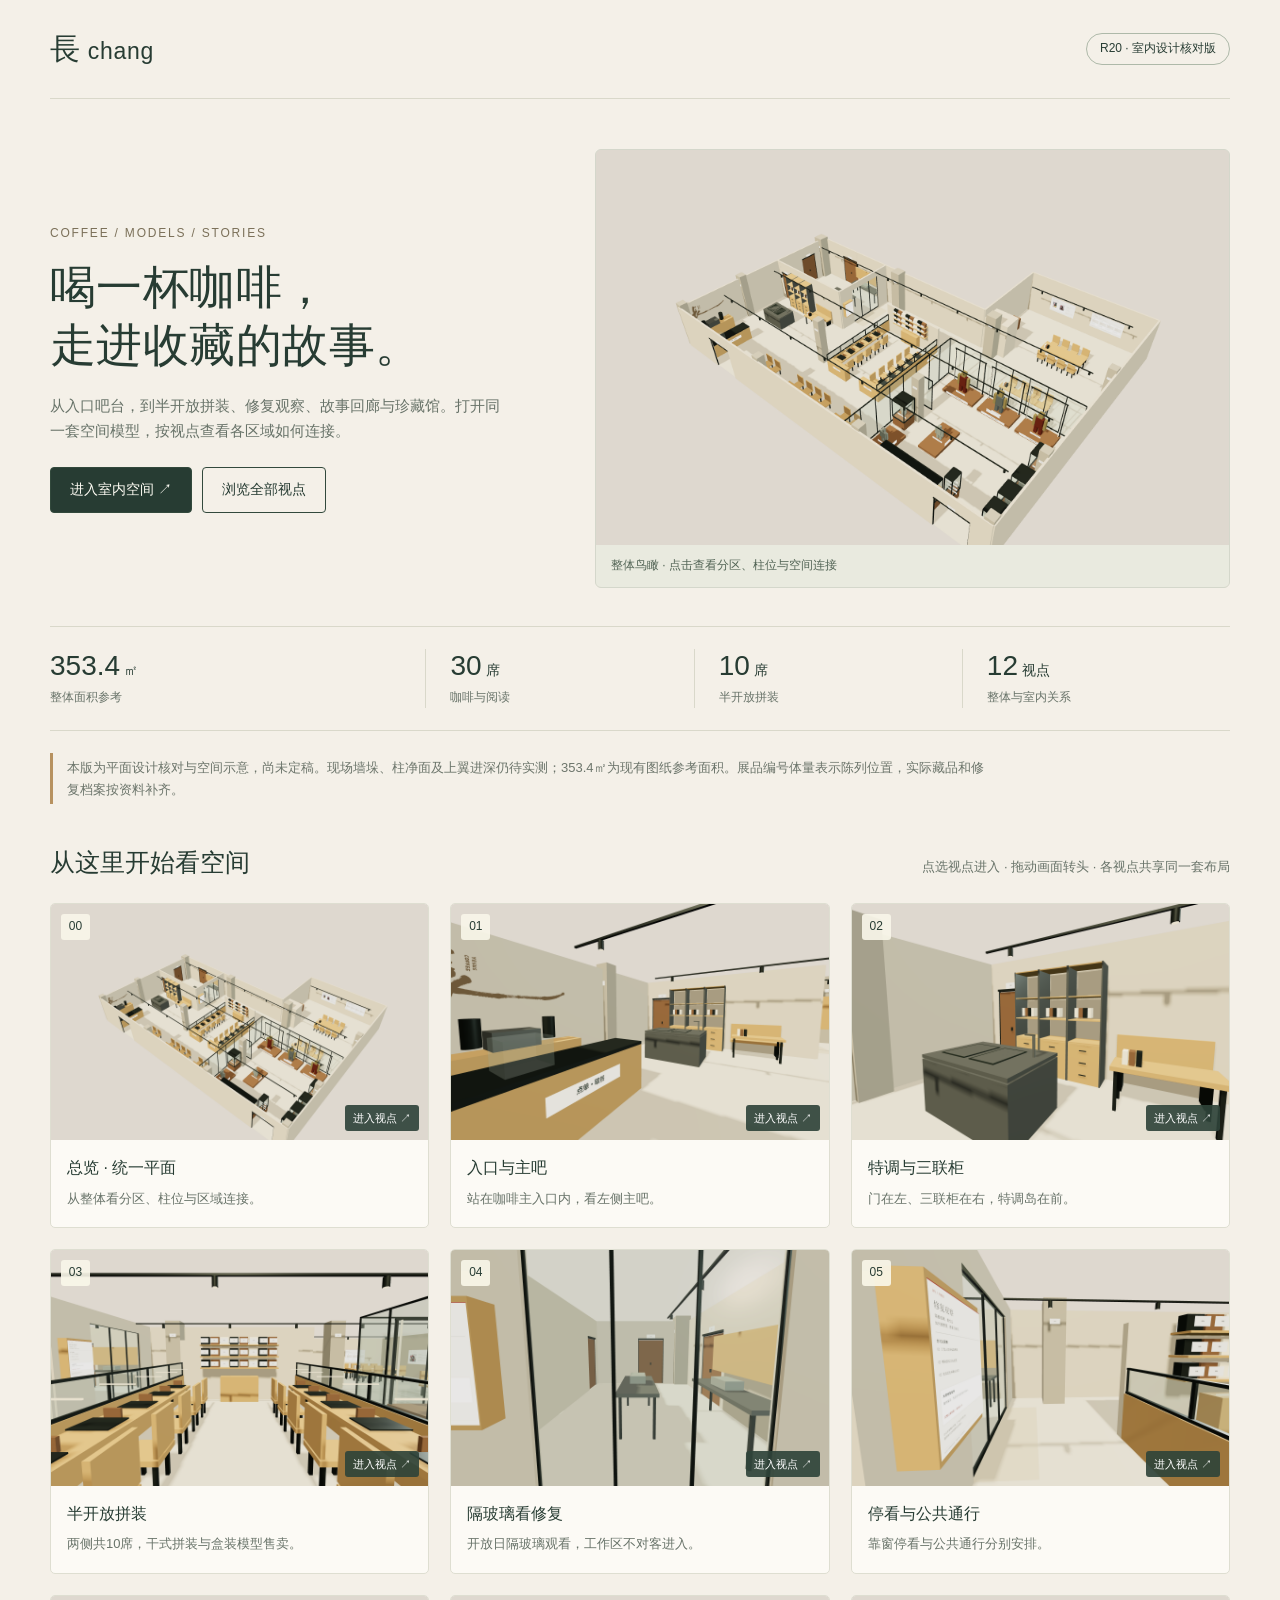
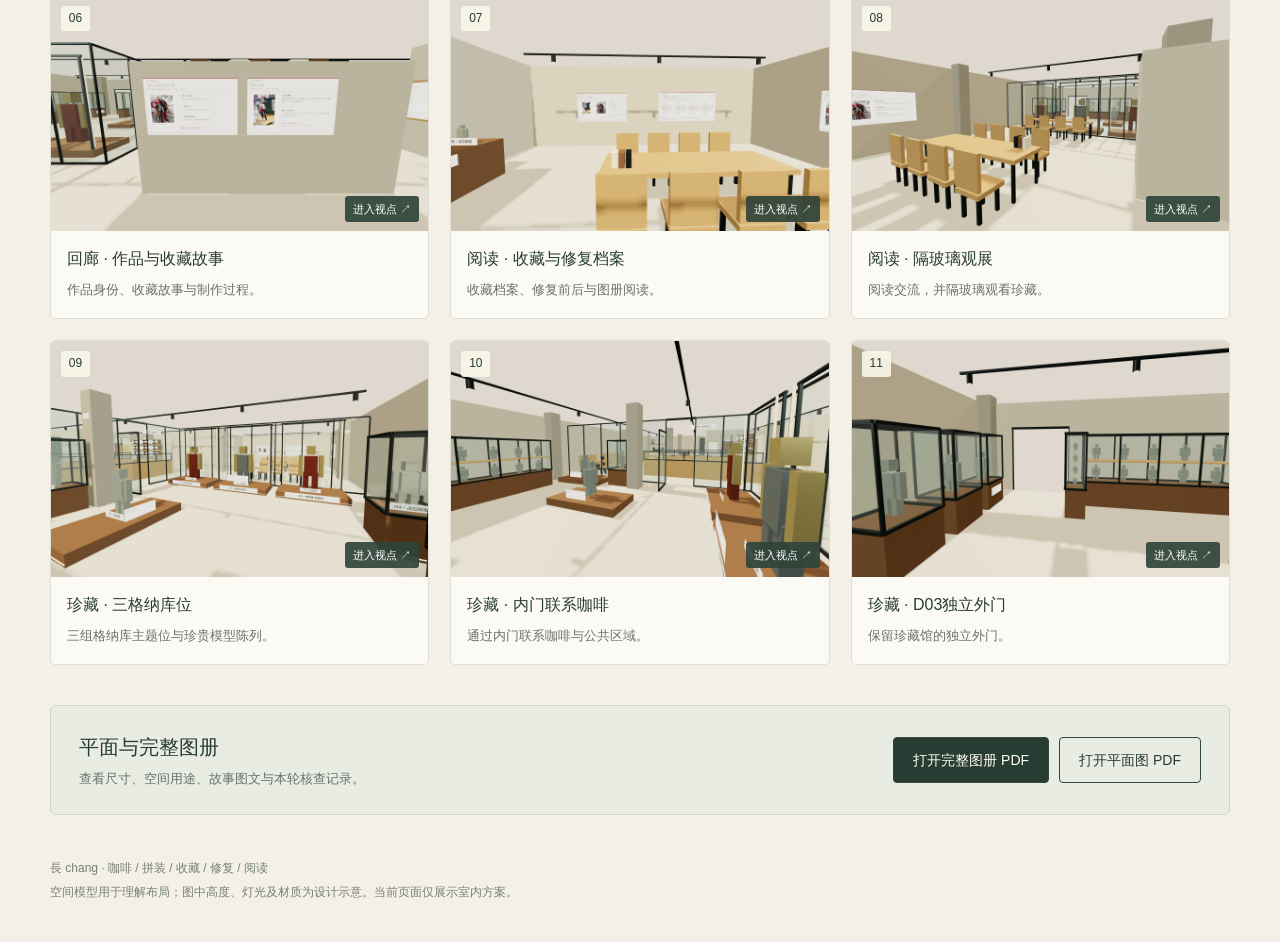
==== r20/index.html @ ba59ba52 "Add R20 dimension-aligned interior review and mobile model" ====
<!doctype html>
<html lang="zh-CN"><head><meta charset="utf-8"><meta name="viewport" content="width=device-width,initial-scale=1"><meta name="theme-color" content="#2d4138"><meta name="description" content="長 chang 咖啡·模玩文化空间 R20室内设计核对版。12个室内视点、平面图与完整图册。"><title>長 chang · R20 室内设计核对版</title>
<style>
:root{--paper:#f4f0e8;--ink:#273c33;--muted:#687369;--wood:#b79260;--line:#d9d8ca}*{box-sizing:border-box}html{scroll-behavior:smooth}body{margin:0;color:var(--ink);background:var(--paper);font-family:-apple-system,BlinkMacSystemFont,"Segoe UI","Microsoft YaHei",sans-serif;line-height:1.65}a{color:inherit}header,main,footer{width:min(1180px,calc(100% - 48px));margin:auto}header{padding:24px 0;border-bottom:1px solid var(--line);display:flex;justify-content:space-between;align-items:center;gap:16px}.brand{font-size:23px;letter-spacing:.03em;text-decoration:none}.brand strong{font-weight:500;font-size:30px}.edition{font-size:12px;border:1px solid #aeb9a9;border-radius:100px;padding:5px 13px;white-space:nowrap}.hero{display:grid;grid-template-columns:.95fr 1.2fr;gap:42px;padding:50px 0 38px;align-items:center}.eyebrow{font-size:12px;letter-spacing:.15em;color:#7b7059;text-transform:uppercase}.hero h1{font-size:clamp(30px,3.6vw,46px);font-weight:500;line-height:1.28;margin:14px 0 19px;letter-spacing:.01em}.lead{max-width:450px;font-size:15px;color:var(--muted);margin:0 0 23px}.actions{display:flex;gap:10px;flex-wrap:wrap}.button{display:inline-flex;align-items:center;justify-content:center;min-height:46px;padding:10px 19px;border:1px solid #32493c;text-decoration:none;border-radius:4px;font-size:14px}.button.primary{background:var(--ink);color:#fffdf5}.button:hover{background:#e3e4d6}.button.primary:hover{background:#405b4a}.hero-image{margin:0;background:#dfded1;border:1px solid #d4d7cb;border-radius:6px;overflow:hidden;position:relative}.hero-image img{display:block;width:100%;height:auto;aspect-ratio:1.6;object-fit:cover}.hero-image figcaption{background:#e9eadf;padding:11px 15px;font-size:12px;color:#526455}.metrics{display:grid;grid-template-columns:1.4fr 1fr 1fr 1fr;border-block:1px solid var(--line);padding:22px 0;margin-bottom:22px}.metric{padding:0 24px;border-left:1px solid var(--line)}.metric:first-child{padding-left:0;border-left:0}.metric strong{font-size:28px;font-weight:500;line-height:1.2}.metric span{font-size:12px;color:var(--muted);display:block;margin-top:5px}.metric small{font-size:14px;margin-left:4px}.note{font-size:13px;color:#6c756b;border-left:3px solid var(--wood);padding:4px 14px;max-width:960px;margin:0 0 38px}.section-head{display:flex;align-items:baseline;justify-content:space-between;gap:18px;margin:0 0 20px}.section-head h2{font-weight:500;font-size:25px;margin:0}.section-head p{font-size:13px;color:var(--muted);margin:0}.grid{display:grid;grid-template-columns:repeat(3,1fr);gap:21px}.card{display:block;text-decoration:none;background:#fcfaf5;border:1px solid #deded1;border-radius:5px;overflow:hidden;transition:box-shadow .15s}.card:hover{box-shadow:0 6px 20px #263a3016}.thumb{position:relative;aspect-ratio:1.6;background:#e7e7dc;overflow:hidden}.thumb img{width:100%;height:100%;display:block;object-fit:cover}.number{position:absolute;top:10px;left:10px;background:#f9f7e9e8;min-width:29px;text-align:center;font-size:12px;padding:3px 5px;border-radius:3px}.enter{position:absolute;bottom:9px;right:9px;background:#2f443ae8;color:#fff;font-size:11px;padding:4px 8px;border-radius:3px}.card-copy{padding:15px 16px 18px}.card h3{font-size:16px;font-weight:500;margin:0 0 6px}.card p{font-size:13px;color:var(--muted);margin:0}.downloads{margin:40px 0 22px;padding:25px 28px;border:1px solid #d1d9cd;background:#e8ece2;border-radius:6px;display:flex;align-items:center;justify-content:space-between;gap:24px}.downloads h2{font-size:20px;font-weight:500;margin:0 0 4px}.downloads p{font-size:13px;margin:0;color:var(--muted)}footer{padding:18px 0 35px;font-size:12px;color:#778075}footer p{margin:4px 0}a:focus-visible{outline:3px solid #b68c4b;outline-offset:4px}@media(max-width:900px){.hero{gap:25px}.grid{grid-template-columns:repeat(2,1fr)}}@media(max-width:600px){header,main,footer{width:calc(100% - 32px)}header{padding:17px 0}.brand{font-size:18px}.brand strong{font-size:25px}.hero{grid-template-columns:1fr;padding:28px 0 25px;gap:24px}.hero h1{font-size:34px;margin-top:10px}.lead{font-size:14px;margin-bottom:20px}.button{padding:11px 16px;font-size:14px}.actions .button{flex:1}.hero-image figcaption{font-size:11px}.metrics{grid-template-columns:repeat(2,1fr);row-gap:21px;padding:22px 0}.metric{padding:0 14px}.metric:nth-child(3){padding-left:0;border-left:0}.metric strong{font-size:26px}.note{font-size:12px;margin-bottom:29px}.section-head{display:block;margin-bottom:16px}.section-head h2{font-size:23px}.section-head p{margin-top:5px;font-size:12px}.grid{grid-template-columns:1fr;gap:18px}.card h3{font-size:17px}.card p{font-size:13px}.card-copy{padding:15px 16px 17px}.downloads{margin-top:30px;display:block;padding:23px 20px}.downloads .actions{margin-top:17px}.downloads .button{font-size:13px;padding:10px 9px}footer{padding-bottom:25px}}@media(prefers-reduced-motion:reduce){html{scroll-behavior:auto}.card{transition:none}}
</style></head><body>
<header><a class="brand" href="./"><strong>長</strong> chang</a><span class="edition">R20 · 室内设计核对版</span></header>
<main><section class="hero"><div><div class="eyebrow">Coffee / Models / Stories</div><h1>喝一杯咖啡，<br>走进收藏的故事。</h1><p class="lead">从入口吧台，到半开放拼装、修复观察、故事回廊与珍藏馆。打开同一套空间模型，按视点查看各区域如何连接。</p><div class="actions"><a class="button primary" href="model-viewer/?view=entrance">进入室内空间 ↗</a><a class="button" href="#views">浏览全部视点</a></div></div><figure class="hero-image"><a href="model-viewer/?view=overview"><img src="geometry-views/overview.png" width="1600" height="1000" alt="R20室内整体鸟瞰模型"></a><figcaption>整体鸟瞰 · 点击查看分区、柱位与空间连接</figcaption></figure></section>
<section class="metrics" aria-label="设计参考数据"><div class="metric"><strong>353.4<small>㎡</small></strong><span>整体面积参考</span></div><div class="metric"><strong>30<small>席</small></strong><span>咖啡与阅读</span></div><div class="metric"><strong>10<small>席</small></strong><span>半开放拼装</span></div><div class="metric"><strong>12<small>视点</small></strong><span>整体与室内关系</span></div></section>
<p class="note">本版为平面设计核对与空间示意，尚未定稿。现场墙垛、柱净面及上翼进深仍待实测；353.4㎡为现有图纸参考面积。展品编号体量表示陈列位置，实际藏品和修复档案按资料补齐。</p>
<section id="views"><div class="section-head"><h2>从这里开始看空间</h2><p>点选视点进入 · 拖动画面转头 · 各视点共享同一套布局</p></div><div class="grid"><a class="card" href="model-viewer/?view=overview"><div class="thumb"><img src="geometry-views/overview.png" alt="总览 · 统一平面的同源空间模型视图" loading="lazy" decoding="async" width="1600" height="1000"><span class="number">00</span><span class="enter">进入视点 ↗</span></div><div class="card-copy"><h3>总览 · 统一平面</h3><p>从整体看分区、柱位与区域连接。</p></div></a>
<a class="card" href="model-viewer/?view=entrance"><div class="thumb"><img src="geometry-views/entrance.png" alt="入口与主吧的同源空间模型视图" loading="lazy" decoding="async" width="1600" height="1000"><span class="number">01</span><span class="enter">进入视点 ↗</span></div><div class="card-copy"><h3>入口与主吧</h3><p>站在咖啡主入口内，看左侧主吧。</p></div></a>
<a class="card" href="model-viewer/?view=special"><div class="thumb"><img src="geometry-views/special.png" alt="特调与三联柜的同源空间模型视图" loading="lazy" decoding="async" width="1600" height="1000"><span class="number">02</span><span class="enter">进入视点 ↗</span></div><div class="card-copy"><h3>特调与三联柜</h3><p>门在左、三联柜在右，特调岛在前。</p></div></a>
<a class="card" href="model-viewer/?view=assembly"><div class="thumb"><img src="geometry-views/assembly.png" alt="半开放拼装的同源空间模型视图" loading="lazy" decoding="async" width="1600" height="1000"><span class="number">03</span><span class="enter">进入视点 ↗</span></div><div class="card-copy"><h3>半开放拼装</h3><p>两侧共10席，干式拼装与盒装模型售卖。</p></div></a>
<a class="card" href="model-viewer/?view=workshop"><div class="thumb"><img src="geometry-views/workshop.png" alt="隔玻璃看修复的同源空间模型视图" loading="lazy" decoding="async" width="1600" height="1000"><span class="number">04</span><span class="enter">进入视点 ↗</span></div><div class="card-copy"><h3>隔玻璃看修复</h3><p>开放日隔玻璃观看，工作区不对客进入。</p></div></a>
<a class="card" href="model-viewer/?view=viewing"><div class="thumb"><img src="geometry-views/viewing.png" alt="停看与公共通行的同源空间模型视图" loading="lazy" decoding="async" width="1600" height="1000"><span class="number">05</span><span class="enter">进入视点 ↗</span></div><div class="card-copy"><h3>停看与公共通行</h3><p>靠窗停看与公共通行分别安排。</p></div></a>
<a class="card" href="model-viewer/?view=story"><div class="thumb"><img src="geometry-views/story.png" alt="回廊 · 作品与收藏故事的同源空间模型视图" loading="lazy" decoding="async" width="1600" height="1000"><span class="number">06</span><span class="enter">进入视点 ↗</span></div><div class="card-copy"><h3>回廊 · 作品与收藏故事</h3><p>作品身份、收藏故事与制作过程。</p></div></a>
<a class="card" href="model-viewer/?view=reading_north"><div class="thumb"><img src="geometry-views/reading_north.png" alt="阅读 · 收藏与修复档案的同源空间模型视图" loading="lazy" decoding="async" width="1600" height="1000"><span class="number">07</span><span class="enter">进入视点 ↗</span></div><div class="card-copy"><h3>阅读 · 收藏与修复档案</h3><p>收藏档案、修复前后与图册阅读。</p></div></a>
<a class="card" href="model-viewer/?view=reading_south"><div class="thumb"><img src="geometry-views/reading_south.png" alt="阅读 · 隔玻璃观展的同源空间模型视图" loading="lazy" decoding="async" width="1600" height="1000"><span class="number">08</span><span class="enter">进入视点 ↗</span></div><div class="card-copy"><h3>阅读 · 隔玻璃观展</h3><p>阅读交流，并隔玻璃观看珍藏。</p></div></a>
<a class="card" href="model-viewer/?view=gallery_north"><div class="thumb"><img src="geometry-views/gallery_north.png" alt="珍藏 · 三格纳库位的同源空间模型视图" loading="lazy" decoding="async" width="1600" height="1000"><span class="number">09</span><span class="enter">进入视点 ↗</span></div><div class="card-copy"><h3>珍藏 · 三格纳库位</h3><p>三组格纳库主题位与珍贵模型陈列。</p></div></a>
<a class="card" href="model-viewer/?view=gallery_reverse"><div class="thumb"><img src="geometry-views/gallery_reverse.png" alt="珍藏 · 内门联系咖啡的同源空间模型视图" loading="lazy" decoding="async" width="1600" height="1000"><span class="number">10</span><span class="enter">进入视点 ↗</span></div><div class="card-copy"><h3>珍藏 · 内门联系咖啡</h3><p>通过内门联系咖啡与公共区域。</p></div></a>
<a class="card" href="model-viewer/?view=gallery_exit"><div class="thumb"><img src="geometry-views/gallery_exit.png" alt="珍藏 · D03独立外门的同源空间模型视图" loading="lazy" decoding="async" width="1600" height="1000"><span class="number">11</span><span class="enter">进入视点 ↗</span></div><div class="card-copy"><h3>珍藏 · D03独立外门</h3><p>保留珍藏馆的独立外门。</p></div></a></div></section>
<section class="downloads"><div><h2>平面与完整图册</h2><p>查看尺寸、空间用途、故事图文与本轮核查记录。</p></div><div class="actions"><a class="button primary" href="長chang_R20_室内设计核对版.pdf">打开完整图册 PDF</a><a class="button" href="R20_Final_Plan.pdf">打开平面图 PDF</a></div></section>
</main><footer><p>長 chang · 咖啡 / 拼装 / 收藏 / 修复 / 阅读</p><p>空间模型用于理解布局；图中高度、灯光及材质为设计示意。当前页面仅展示室内方案。</p></footer>
</body></html>
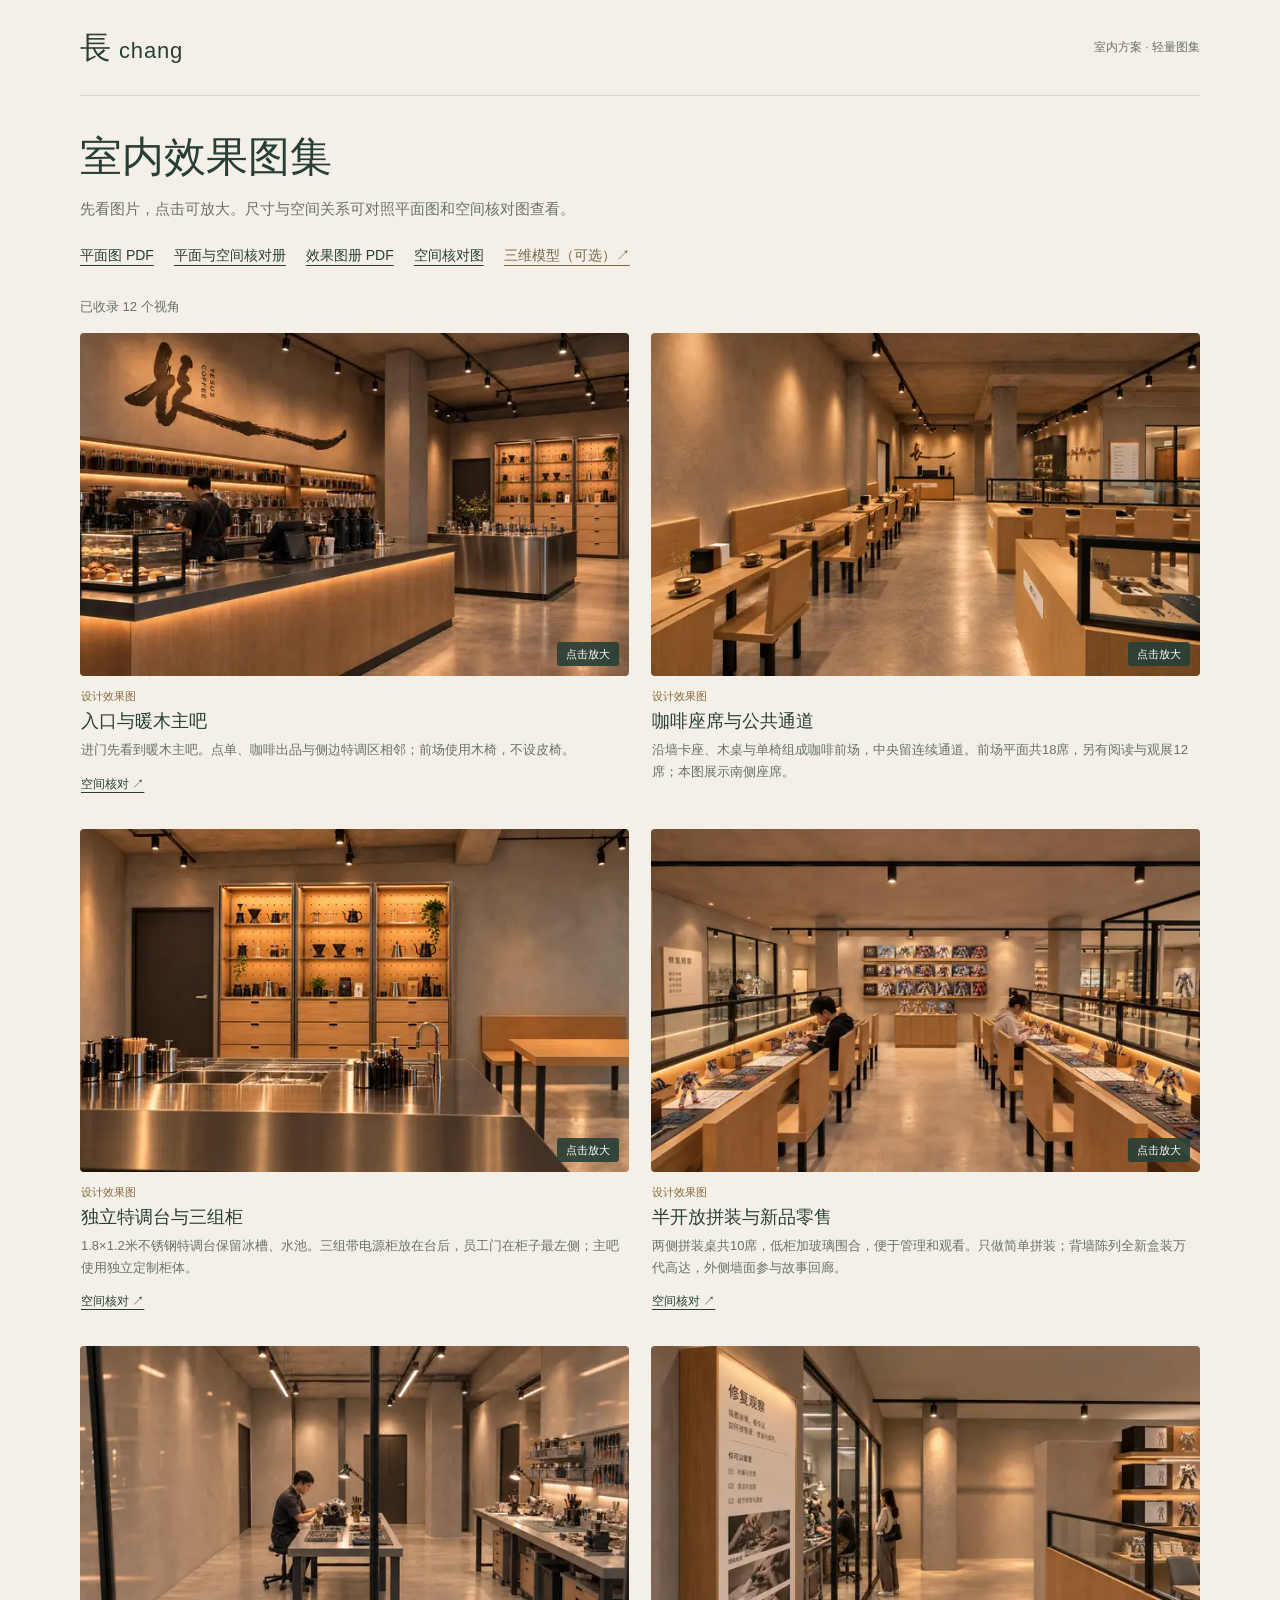
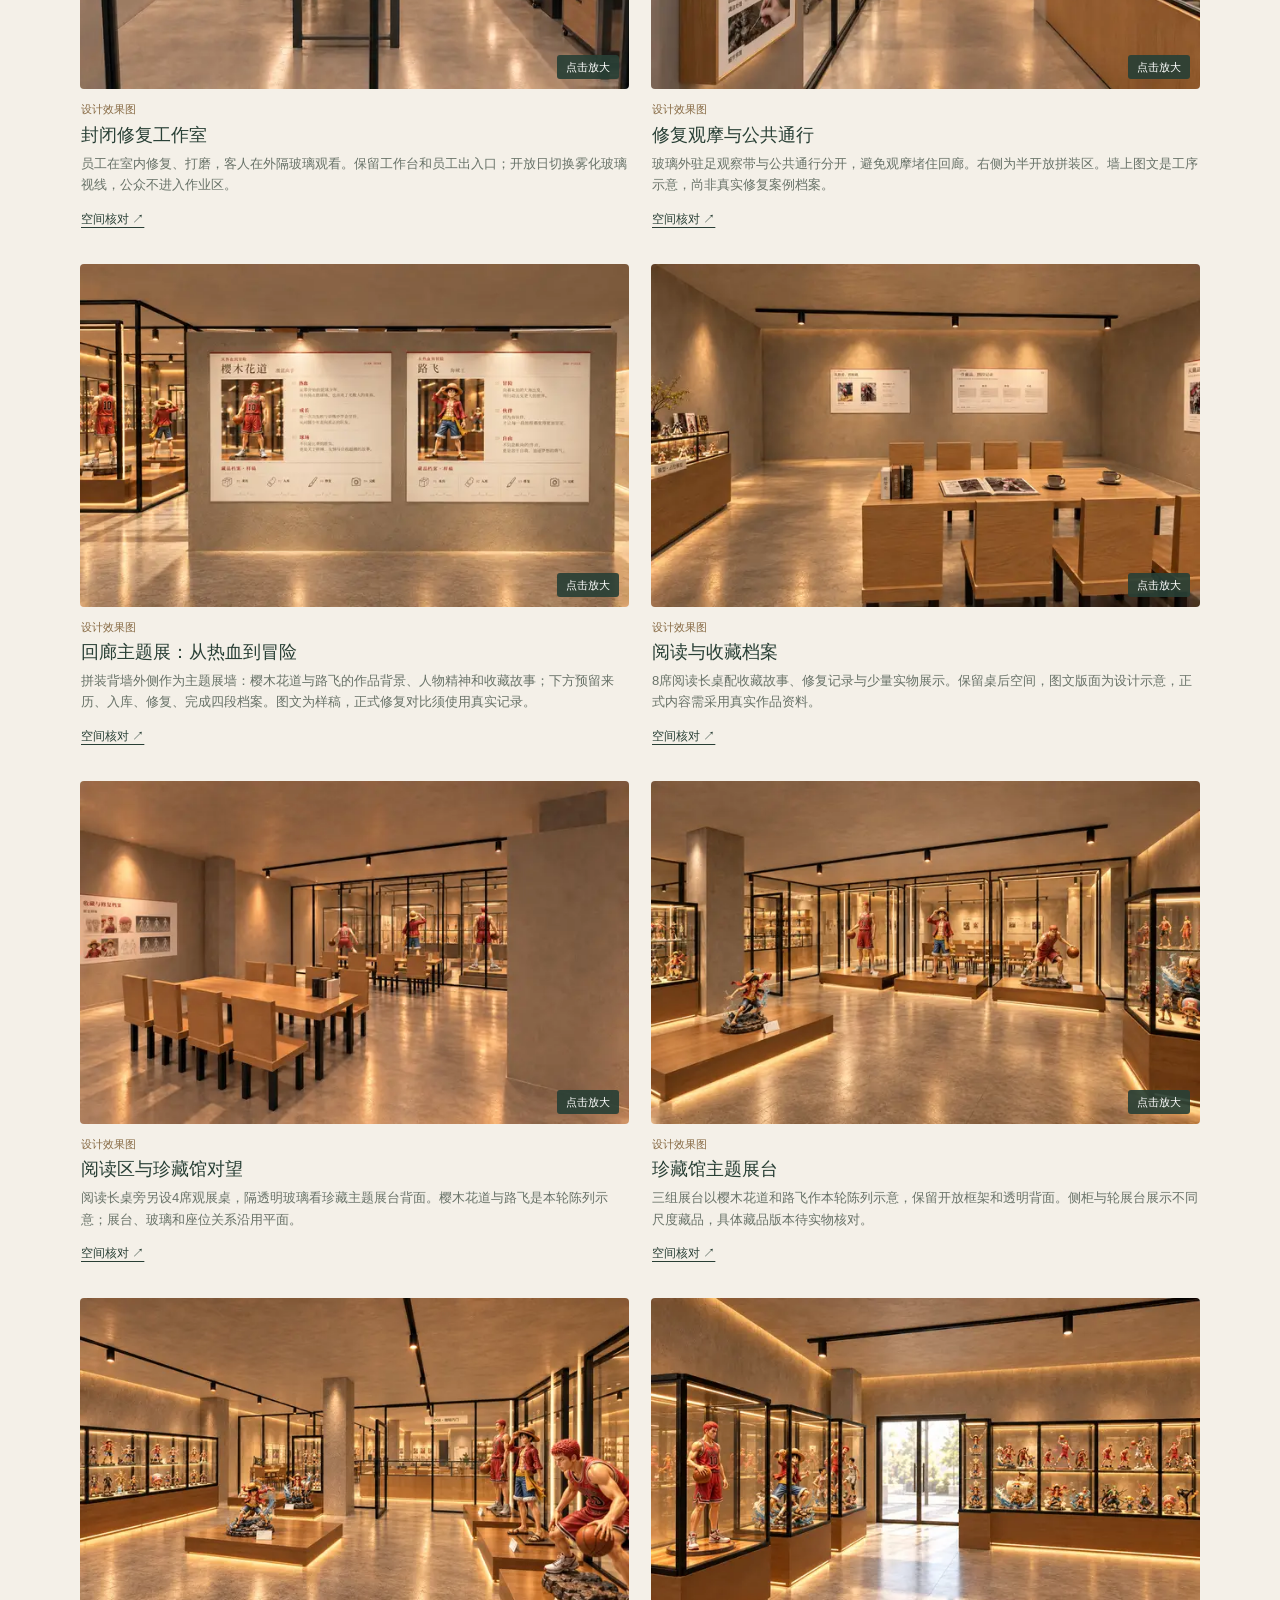
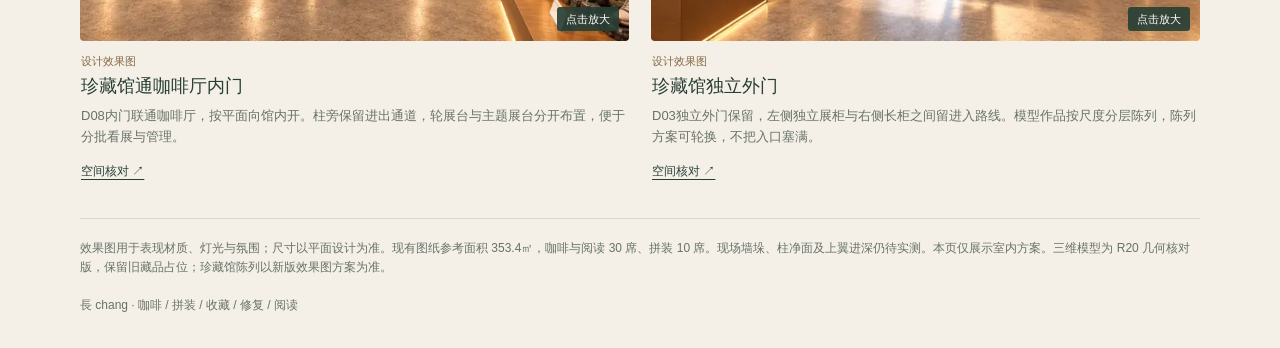
==== commit e9a0bb3e: "Add 12 interior renders and lightweight mobile gallery with on-demand 3D" ====
--- a/r20/index.html
+++ b/r20/index.html
@@ -1,24 +1,60 @@
 <!doctype html>
-<html lang="zh-CN"><head><meta charset="utf-8"><meta name="viewport" content="width=device-width,initial-scale=1"><meta name="theme-color" content="#2d4138"><meta name="description" content="長 chang 咖啡·模玩文化空间 R20室内设计核对版。12个室内视点、平面图与完整图册。"><title>長 chang · R20 室内设计核对版</title>
+<html lang="zh-CN">
+<head>
+<meta charset="utf-8"><meta name="viewport" content="width=device-width,initial-scale=1">
+<meta name="theme-color" content="#2d4138">
+<meta name="description" content="長 chang 咖啡与模玩文化空间，室内效果图、平面图及空间核对模型。">
+<title>長 chang · 室内效果图集</title>
 <style>
-:root{--paper:#f4f0e8;--ink:#273c33;--muted:#687369;--wood:#b79260;--line:#d9d8ca}*{box-sizing:border-box}html{scroll-behavior:smooth}body{margin:0;color:var(--ink);background:var(--paper);font-family:-apple-system,BlinkMacSystemFont,"Segoe UI","Microsoft YaHei",sans-serif;line-height:1.65}a{color:inherit}header,main,footer{width:min(1180px,calc(100% - 48px));margin:auto}header{padding:24px 0;border-bottom:1px solid var(--line);display:flex;justify-content:space-between;align-items:center;gap:16px}.brand{font-size:23px;letter-spacing:.03em;text-decoration:none}.brand strong{font-weight:500;font-size:30px}.edition{font-size:12px;border:1px solid #aeb9a9;border-radius:100px;padding:5px 13px;white-space:nowrap}.hero{display:grid;grid-template-columns:.95fr 1.2fr;gap:42px;padding:50px 0 38px;align-items:center}.eyebrow{font-size:12px;letter-spacing:.15em;color:#7b7059;text-transform:uppercase}.hero h1{font-size:clamp(30px,3.6vw,46px);font-weight:500;line-height:1.28;margin:14px 0 19px;letter-spacing:.01em}.lead{max-width:450px;font-size:15px;color:var(--muted);margin:0 0 23px}.actions{display:flex;gap:10px;flex-wrap:wrap}.button{display:inline-flex;align-items:center;justify-content:center;min-height:46px;padding:10px 19px;border:1px solid #32493c;text-decoration:none;border-radius:4px;font-size:14px}.button.primary{background:var(--ink);color:#fffdf5}.button:hover{background:#e3e4d6}.button.primary:hover{background:#405b4a}.hero-image{margin:0;background:#dfded1;border:1px solid #d4d7cb;border-radius:6px;overflow:hidden;position:relative}.hero-image img{display:block;width:100%;height:auto;aspect-ratio:1.6;object-fit:cover}.hero-image figcaption{background:#e9eadf;padding:11px 15px;font-size:12px;color:#526455}.metrics{display:grid;grid-template-columns:1.4fr 1fr 1fr 1fr;border-block:1px solid var(--line);padding:22px 0;margin-bottom:22px}.metric{padding:0 24px;border-left:1px solid var(--line)}.metric:first-child{padding-left:0;border-left:0}.metric strong{font-size:28px;font-weight:500;line-height:1.2}.metric span{font-size:12px;color:var(--muted);display:block;margin-top:5px}.metric small{font-size:14px;margin-left:4px}.note{font-size:13px;color:#6c756b;border-left:3px solid var(--wood);padding:4px 14px;max-width:960px;margin:0 0 38px}.section-head{display:flex;align-items:baseline;justify-content:space-between;gap:18px;margin:0 0 20px}.section-head h2{font-weight:500;font-size:25px;margin:0}.section-head p{font-size:13px;color:var(--muted);margin:0}.grid{display:grid;grid-template-columns:repeat(3,1fr);gap:21px}.card{display:block;text-decoration:none;background:#fcfaf5;border:1px solid #deded1;border-radius:5px;overflow:hidden;transition:box-shadow .15s}.card:hover{box-shadow:0 6px 20px #263a3016}.thumb{position:relative;aspect-ratio:1.6;background:#e7e7dc;overflow:hidden}.thumb img{width:100%;height:100%;display:block;object-fit:cover}.number{position:absolute;top:10px;left:10px;background:#f9f7e9e8;min-width:29px;text-align:center;font-size:12px;padding:3px 5px;border-radius:3px}.enter{position:absolute;bottom:9px;right:9px;background:#2f443ae8;color:#fff;font-size:11px;padding:4px 8px;border-radius:3px}.card-copy{padding:15px 16px 18px}.card h3{font-size:16px;font-weight:500;margin:0 0 6px}.card p{font-size:13px;color:var(--muted);margin:0}.downloads{margin:40px 0 22px;padding:25px 28px;border:1px solid #d1d9cd;background:#e8ece2;border-radius:6px;display:flex;align-items:center;justify-content:space-between;gap:24px}.downloads h2{font-size:20px;font-weight:500;margin:0 0 4px}.downloads p{font-size:13px;margin:0;color:var(--muted)}footer{padding:18px 0 35px;font-size:12px;color:#778075}footer p{margin:4px 0}a:focus-visible{outline:3px solid #b68c4b;outline-offset:4px}@media(max-width:900px){.hero{gap:25px}.grid{grid-template-columns:repeat(2,1fr)}}@media(max-width:600px){header,main,footer{width:calc(100% - 32px)}header{padding:17px 0}.brand{font-size:18px}.brand strong{font-size:25px}.hero{grid-template-columns:1fr;padding:28px 0 25px;gap:24px}.hero h1{font-size:34px;margin-top:10px}.lead{font-size:14px;margin-bottom:20px}.button{padding:11px 16px;font-size:14px}.actions .button{flex:1}.hero-image figcaption{font-size:11px}.metrics{grid-template-columns:repeat(2,1fr);row-gap:21px;padding:22px 0}.metric{padding:0 14px}.metric:nth-child(3){padding-left:0;border-left:0}.metric strong{font-size:26px}.note{font-size:12px;margin-bottom:29px}.section-head{display:block;margin-bottom:16px}.section-head h2{font-size:23px}.section-head p{margin-top:5px;font-size:12px}.grid{grid-template-columns:1fr;gap:18px}.card h3{font-size:17px}.card p{font-size:13px}.card-copy{padding:15px 16px 17px}.downloads{margin-top:30px;display:block;padding:23px 20px}.downloads .actions{margin-top:17px}.downloads .button{font-size:13px;padding:10px 9px}footer{padding-bottom:25px}}@media(prefers-reduced-motion:reduce){html{scroll-behavior:auto}.card{transition:none}}
-</style></head><body>
-<header><a class="brand" href="./"><strong>長</strong> chang</a><span class="edition">R20 · 室内设计核对版</span></header>
-<main><section class="hero"><div><div class="eyebrow">Coffee / Models / Stories</div><h1>喝一杯咖啡，<br>走进收藏的故事。</h1><p class="lead">从入口吧台，到半开放拼装、修复观察、故事回廊与珍藏馆。打开同一套空间模型，按视点查看各区域如何连接。</p><div class="actions"><a class="button primary" href="model-viewer/?view=entrance">进入室内空间 ↗</a><a class="button" href="#views">浏览全部视点</a></div></div><figure class="hero-image"><a href="model-viewer/?view=overview"><img src="geometry-views/overview.png" width="1600" height="1000" alt="R20室内整体鸟瞰模型"></a><figcaption>整体鸟瞰 · 点击查看分区、柱位与空间连接</figcaption></figure></section>
-<section class="metrics" aria-label="设计参考数据"><div class="metric"><strong>353.4<small>㎡</small></strong><span>整体面积参考</span></div><div class="metric"><strong>30<small>席</small></strong><span>咖啡与阅读</span></div><div class="metric"><strong>10<small>席</small></strong><span>半开放拼装</span></div><div class="metric"><strong>12<small>视点</small></strong><span>整体与室内关系</span></div></section>
-<p class="note">本版为平面设计核对与空间示意，尚未定稿。现场墙垛、柱净面及上翼进深仍待实测；353.4㎡为现有图纸参考面积。展品编号体量表示陈列位置，实际藏品和修复档案按资料补齐。</p>
-<section id="views"><div class="section-head"><h2>从这里开始看空间</h2><p>点选视点进入 · 拖动画面转头 · 各视点共享同一套布局</p></div><div class="grid"><a class="card" href="model-viewer/?view=overview"><div class="thumb"><img src="geometry-views/overview.png" alt="总览 · 统一平面的同源空间模型视图" loading="lazy" decoding="async" width="1600" height="1000"><span class="number">00</span><span class="enter">进入视点 ↗</span></div><div class="card-copy"><h3>总览 · 统一平面</h3><p>从整体看分区、柱位与区域连接。</p></div></a>
-<a class="card" href="model-viewer/?view=entrance"><div class="thumb"><img src="geometry-views/entrance.png" alt="入口与主吧的同源空间模型视图" loading="lazy" decoding="async" width="1600" height="1000"><span class="number">01</span><span class="enter">进入视点 ↗</span></div><div class="card-copy"><h3>入口与主吧</h3><p>站在咖啡主入口内，看左侧主吧。</p></div></a>
-<a class="card" href="model-viewer/?view=special"><div class="thumb"><img src="geometry-views/special.png" alt="特调与三联柜的同源空间模型视图" loading="lazy" decoding="async" width="1600" height="1000"><span class="number">02</span><span class="enter">进入视点 ↗</span></div><div class="card-copy"><h3>特调与三联柜</h3><p>门在左、三联柜在右，特调岛在前。</p></div></a>
-<a class="card" href="model-viewer/?view=assembly"><div class="thumb"><img src="geometry-views/assembly.png" alt="半开放拼装的同源空间模型视图" loading="lazy" decoding="async" width="1600" height="1000"><span class="number">03</span><span class="enter">进入视点 ↗</span></div><div class="card-copy"><h3>半开放拼装</h3><p>两侧共10席，干式拼装与盒装模型售卖。</p></div></a>
-<a class="card" href="model-viewer/?view=workshop"><div class="thumb"><img src="geometry-views/workshop.png" alt="隔玻璃看修复的同源空间模型视图" loading="lazy" decoding="async" width="1600" height="1000"><span class="number">04</span><span class="enter">进入视点 ↗</span></div><div class="card-copy"><h3>隔玻璃看修复</h3><p>开放日隔玻璃观看，工作区不对客进入。</p></div></a>
-<a class="card" href="model-viewer/?view=viewing"><div class="thumb"><img src="geometry-views/viewing.png" alt="停看与公共通行的同源空间模型视图" loading="lazy" decoding="async" width="1600" height="1000"><span class="number">05</span><span class="enter">进入视点 ↗</span></div><div class="card-copy"><h3>停看与公共通行</h3><p>靠窗停看与公共通行分别安排。</p></div></a>
-<a class="card" href="model-viewer/?view=story"><div class="thumb"><img src="geometry-views/story.png" alt="回廊 · 作品与收藏故事的同源空间模型视图" loading="lazy" decoding="async" width="1600" height="1000"><span class="number">06</span><span class="enter">进入视点 ↗</span></div><div class="card-copy"><h3>回廊 · 作品与收藏故事</h3><p>作品身份、收藏故事与制作过程。</p></div></a>
-<a class="card" href="model-viewer/?view=reading_north"><div class="thumb"><img src="geometry-views/reading_north.png" alt="阅读 · 收藏与修复档案的同源空间模型视图" loading="lazy" decoding="async" width="1600" height="1000"><span class="number">07</span><span class="enter">进入视点 ↗</span></div><div class="card-copy"><h3>阅读 · 收藏与修复档案</h3><p>收藏档案、修复前后与图册阅读。</p></div></a>
-<a class="card" href="model-viewer/?view=reading_south"><div class="thumb"><img src="geometry-views/reading_south.png" alt="阅读 · 隔玻璃观展的同源空间模型视图" loading="lazy" decoding="async" width="1600" height="1000"><span class="number">08</span><span class="enter">进入视点 ↗</span></div><div class="card-copy"><h3>阅读 · 隔玻璃观展</h3><p>阅读交流，并隔玻璃观看珍藏。</p></div></a>
-<a class="card" href="model-viewer/?view=gallery_north"><div class="thumb"><img src="geometry-views/gallery_north.png" alt="珍藏 · 三格纳库位的同源空间模型视图" loading="lazy" decoding="async" width="1600" height="1000"><span class="number">09</span><span class="enter">进入视点 ↗</span></div><div class="card-copy"><h3>珍藏 · 三格纳库位</h3><p>三组格纳库主题位与珍贵模型陈列。</p></div></a>
-<a class="card" href="model-viewer/?view=gallery_reverse"><div class="thumb"><img src="geometry-views/gallery_reverse.png" alt="珍藏 · 内门联系咖啡的同源空间模型视图" loading="lazy" decoding="async" width="1600" height="1000"><span class="number">10</span><span class="enter">进入视点 ↗</span></div><div class="card-copy"><h3>珍藏 · 内门联系咖啡</h3><p>通过内门联系咖啡与公共区域。</p></div></a>
-<a class="card" href="model-viewer/?view=gallery_exit"><div class="thumb"><img src="geometry-views/gallery_exit.png" alt="珍藏 · D03独立外门的同源空间模型视图" loading="lazy" decoding="async" width="1600" height="1000"><span class="number">11</span><span class="enter">进入视点 ↗</span></div><div class="card-copy"><h3>珍藏 · D03独立外门</h3><p>保留珍藏馆的独立外门。</p></div></a></div></section>
-<section class="downloads"><div><h2>平面与完整图册</h2><p>查看尺寸、空间用途、故事图文与本轮核查记录。</p></div><div class="actions"><a class="button primary" href="長chang_R20_室内设计核对版.pdf">打开完整图册 PDF</a><a class="button" href="R20_Final_Plan.pdf">打开平面图 PDF</a></div></section>
-</main><footer><p>長 chang · 咖啡 / 拼装 / 收藏 / 修复 / 阅读</p><p>空间模型用于理解布局；图中高度、灯光及材质为设计示意。当前页面仅展示室内方案。</p></footer>
-</body></html>+:root{--paper:#f4f0e8;--ink:#283f35;--muted:#687268;--wood:#a17c4f;--line:#d8d9cc}*{box-sizing:border-box}body{margin:0;background:var(--paper);color:var(--ink);font-family:-apple-system,BlinkMacSystemFont,"Segoe UI","Microsoft YaHei",sans-serif;line-height:1.65}a{color:inherit}header,main,footer{width:min(1120px,calc(100% - 40px));margin:auto}header{display:flex;justify-content:space-between;align-items:center;gap:16px;padding:22px 0;border-bottom:1px solid var(--line)}.brand{font-size:22px;text-decoration:none;letter-spacing:.04em}.brand strong{font-size:31px;font-weight:500}.version{font-size:12px;color:var(--muted)}.intro{padding:34px 0 24px}h1{font-weight:500;font-size:clamp(28px,4vw,42px);line-height:1.3;margin:0 0 12px}.intro p{color:var(--muted);font-size:15px;max-width:680px;margin:0}.links{display:flex;flex-wrap:wrap;gap:8px 20px;margin-top:19px}.links a{font-size:14px;text-underline-offset:5px;padding:4px 0}.links .optional{color:#776548}.gallery{display:grid;grid-template-columns:repeat(2,minmax(0,1fr));gap:28px 22px}.card{min-width:0;margin:0}.photo{display:block;position:relative;background:#e5e4d9;text-decoration:none;overflow:hidden;border-radius:4px}.photo img{display:block;width:100%;height:auto;aspect-ratio:1.6;object-fit:cover}.photo span{position:absolute;right:10px;bottom:10px;background:#283f35e8;color:#fff;padding:3px 9px;border-radius:3px;font-size:11px}.caption{padding:11px 1px 0}h2{font-size:18px;font-weight:500;line-height:1.4;margin:0 0 5px}.caption p{font-size:13px;color:var(--muted);margin:0}.tag{font-size:11px;color:#876a44;margin-bottom:4px;display:block}.empty{background:#e9eadf;padding:22px;margin-bottom:24px;border:1px solid var(--line)}.empty p{margin:0 0 10px;font-size:14px}.empty a{font-size:14px;text-underline-offset:4px}.empty img{display:block;max-width:640px;width:100%;height:auto;margin-top:15px}.note{font-size:12px;color:var(--muted);margin:30px 0 0;padding-top:20px;border-top:1px solid var(--line)}footer{font-size:12px;color:var(--muted);padding:18px 0 32px}button{font:inherit;background:none;border:1px solid #82917e;border-radius:3px;color:var(--ink);padding:7px 13px;cursor:pointer}a:focus-visible,button:focus-visible{outline:3px solid #a98145;outline-offset:4px}[hidden]{display:none!important}@media(max-width:640px){header,main,footer{width:calc(100% - 32px)}header{padding:15px 0}.brand{font-size:18px}.brand strong{font-size:27px}.version{font-size:11px}.intro{padding:25px 0 22px}.intro p{font-size:14px}.links{gap:7px 17px}.links a{font-size:13px;min-height:36px}.gallery{grid-template-columns:1fr;gap:23px}.caption h2{font-size:18px}.photo span{font-size:11px}.empty{padding:18px}.note{margin-top:25px}}
+.view-count{font-size:13px;color:var(--muted);margin:0 0 16px}.view-link{display:inline-block;margin-top:8px;padding:6px 0;font-size:12px;text-underline-offset:4px;min-height:32px}.pending{margin-top:30px;padding-top:20px;border-top:1px solid var(--line)}.pending ul{padding-left:20px;margin:10px 0 0}.pending li{margin:9px 0;font-size:14px}.pending small{display:block;color:var(--muted);font-size:12px;line-height:1.65}
+
+/* Native modal: only the selected full-size image is loaded. Browser pinch zoom remains enabled. */
+#image-dialog{width:min(1500px,calc(100vw - 20px));max-width:none;max-height:calc(100dvh - 20px);padding:0;border:0;border-radius:5px;background:#f4f0e8;color:var(--ink);overflow:auto;overscroll-behavior:contain}#image-dialog::backdrop{background:#162019e8}.dialog-bar{position:sticky;top:0;z-index:1;display:flex;justify-content:space-between;align-items:center;gap:14px;background:#f4f0e8f7;padding:8px 12px;border-bottom:1px solid var(--line)}#dialog-caption{font-size:14px;font-weight:500;margin:0}.dialog-hint{font-size:11px;color:var(--muted);margin:0}#dialog-close{min-width:48px;min-height:44px;flex:0 0 auto;background:#283f35;color:#fff;border:0}#dialog-image{display:block;width:100%;height:auto;max-height:calc(100dvh - 98px);object-fit:contain;background:#e5e4d9}#dialog-status{font-size:13px;padding:18px;margin:0;color:var(--muted)}@media(max-width:640px){#image-dialog{width:100vw;max-height:100dvh;margin:auto 0;border-radius:0}.dialog-bar{padding:8px 12px}#dialog-image{max-height:calc(100dvh - 86px)}}
+</style>
+</head>
+<body>
+<header><a class="brand" href="./"><strong>長</strong> chang</a><span class="version">室内方案 · 轻量图集</span></header>
+<main>
+<section class="intro"><h1 id="gallery-title">室内效果图集</h1><p>先看图片，点击可放大。尺寸与空间关系可对照平面图和空间核对图查看。</p><nav class="links" aria-label="设计资料"><a href="R20_Final_Plan.pdf">平面图 PDF</a><a href="長chang_R20_室内设计核对版.pdf">平面与空间核对册</a><a href="R21_Interior_Photos.pdf">效果图册 PDF</a><a href="checks.html">空间核对图</a><a class="optional" href="model-viewer/?view=entrance">三维模型（可选）↗</a></nav></section>
+<div id="status" class="empty" role="status"><p>正在读取图集…</p></div>
+<p id="view-count" class="view-count" role="status" hidden></p>
+<section id="gallery" class="gallery" aria-label="室内效果图"></section>
+<section id="pending" class="pending" aria-labelledby="pending-title" hidden><h2 id="pending-title">待补视角</h2><ul id="pending-list"></ul></section>
+<noscript><div class="empty"><p>请使用上方链接查看平面图、效果图册或空间核对图。</p></div></noscript>
+<p class="note">效果图用于表现材质、灯光与氛围；尺寸以平面设计为准。现有图纸参考面积 353.4㎡，咖啡与阅读 30 席、拼装 10 席。现场墙垛、柱净面及上翼进深仍待实测。本页仅展示室内方案。三维模型为 R20 几何核对版，保留旧藏品占位；珍藏馆陈列以新版效果图方案为准。</p>
+</main>
+<footer>長 chang · 咖啡 / 拼装 / 收藏 / 修复 / 阅读</footer>
+
+<dialog id="image-dialog" aria-labelledby="dialog-caption" aria-describedby="dialog-hint">
+<div class="dialog-bar"><div><p id="dialog-caption">室内效果图</p><p id="dialog-hint" class="dialog-hint">双指缩放查看细节</p></div><button id="dialog-close" type="button" aria-label="关闭大图">关闭</button></div>
+<p id="dialog-status" role="status">正在读取大图…</p><img id="dialog-image" alt="" decoding="async" hidden>
+</dialog>
+<script>
+// No WebGL, model data, texture, or full-size photograph is fetched by this page.
+// gallery.json is independent so new views can be published without changing the page.
+const statusBox=document.getElementById('status'),grid=document.getElementById('gallery');
+
+const imageDialog=document.getElementById('image-dialog'),dialogImage=document.getElementById('dialog-image'),dialogStatus=document.getElementById('dialog-status');
+let previousBodyOverflow='';
+function openImageDialog(item,full){
+ document.getElementById('dialog-caption').textContent=item.title||'室内效果图';
+ dialogImage.alt=item.title||'室内效果图';dialogImage.hidden=true;dialogImage.setAttribute('aria-busy','true');
+ dialogStatus.hidden=false;dialogStatus.textContent='正在读取大图…';
+ if(!imageDialog.open){previousBodyOverflow=document.body.style.overflow;document.body.style.overflow='hidden';imageDialog.showModal();}
+ dialogImage.onload=()=>{if(!imageDialog.open)return;dialogImage.hidden=false;dialogImage.setAttribute('aria-busy','false');dialogStatus.hidden=true;};
+ dialogImage.onerror=()=>{if(!imageDialog.open)return;dialogImage.hidden=true;dialogImage.setAttribute('aria-busy','false');dialogStatus.textContent='大图暂未载入，请关闭后重试。';dialogStatus.hidden=false;};
+ dialogImage.src=full;
+}
+document.getElementById('dialog-close').addEventListener('click',()=>imageDialog.close());
+imageDialog.addEventListener('click',event=>{if(event.target===imageDialog)imageDialog.close();});
+imageDialog.addEventListener('close',()=>{dialogImage.onload=null;dialogImage.onerror=null;dialogImage.removeAttribute('src');dialogImage.removeAttribute('srcset');dialogImage.removeAttribute('aria-busy');dialogImage.alt='';dialogImage.hidden=true;dialogStatus.hidden=true;document.body.style.overflow=previousBodyOverflow;});
+// Escape uses the native dialog cancel behavior and then the same close cleanup.
+
+function localPath(value){if(typeof value!=='string'||!value||/^(?:[a-z]+:|\/)/i.test(value)||value.split(/[\\/]/).includes('..'))return null;return value;}
+function showPending(data){const section=document.getElementById('pending'),list=document.getElementById('pending-list');list.replaceChildren();const entries=Array.isArray(data.pending)?data.pending:[];for(const item of entries){const title=typeof item==='string'?item:item?.title;if(!title)continue;const li=document.createElement('li');li.append(document.createTextNode(title));if(typeof item==='object'&&item.reason){const reason=document.createElement('small');reason.textContent=item.reason;li.append(reason);}list.append(li);}section.hidden=list.children.length===0;}
+function emptyGallery(message,failed=false){statusBox.hidden=false;statusBox.replaceChildren();const p=document.createElement('p');p.textContent=message;statusBox.append(p);const a=document.createElement('a');a.href='checks.html';a.textContent='查看空间核对图 →';statusBox.append(a);if(failed){const b=document.createElement('button');b.type='button';b.textContent='重新读取';b.style.marginLeft='18px';b.onclick=loadGallery;statusBox.append(b);}else{const img=document.createElement('img');img.src='thumbs/overview.webp';img.alt='空间核对模型总览，非实景效果图';img.width=640;img.height=400;img.decoding='async';statusBox.append(img);}}
+async function loadGallery(){try{const response=await fetch('gallery.json',{cache:'no-cache'});if(!response.ok)throw new Error('manifest');const data=await response.json();const items=Array.isArray(data.items)?data.items:[];showPending(data);grid.replaceChildren();let shown=0;for(const item of items){const thumb=localPath(item.thumb),full=localPath(item.image);if(!thumb||!full)continue;const figure=document.createElement('figure');figure.className='card';const a=document.createElement('a');a.className='photo';a.href=full;a.setAttribute('aria-label',(item.title||'室内效果图')+'，打开大图');a.addEventListener('click',event=>{event.preventDefault();openImageDialog(item,full);});const img=document.createElement('img');img.src=thumb;img.alt=item.title||'室内效果图';img.width=Number(item.width)||1600;img.height=Number(item.height)||960;img.loading=shown===0?'eager':'lazy';img.decoding='async';if(shown===0)img.fetchPriority='high';a.append(img);const zoom=document.createElement('span');zoom.textContent='点击放大';a.append(zoom);const caption=document.createElement('figcaption');caption.className='caption';const tag=document.createElement('span');tag.className='tag';tag.textContent=item.kind||'效果示意';const title=document.createElement('h2');title.textContent=item.title||'室内效果图';caption.append(tag,title);if(item.description){const p=document.createElement('p');p.textContent=item.description;caption.append(p);}if(typeof item.viewId==='string'&&/^[a-z0-9_]+$/.test(item.viewId)){const check=document.createElement('a');check.className='view-link';check.href='model-viewer/?view='+encodeURIComponent(item.viewId);check.textContent='空间核对 ↗';check.setAttribute('aria-label',(item.title||'当前视角')+'，打开 R20 几何核对模型');caption.append(check);}figure.append(a,caption);grid.append(figure);shown++;}const count=document.getElementById('view-count');count.textContent='已收录 '+shown+' 个视角';count.hidden=false;if(shown){statusBox.hidden=true;if(data.title)document.getElementById('gallery-title').textContent=data.title;}else emptyGallery('新版效果图正在整理，可先查看空间核对图和平面图。');}catch(error){emptyGallery('图集暂未读取成功，平面图和空间核对图仍可打开。',true);}}
+loadGallery();
+</script>
+</body></html>
